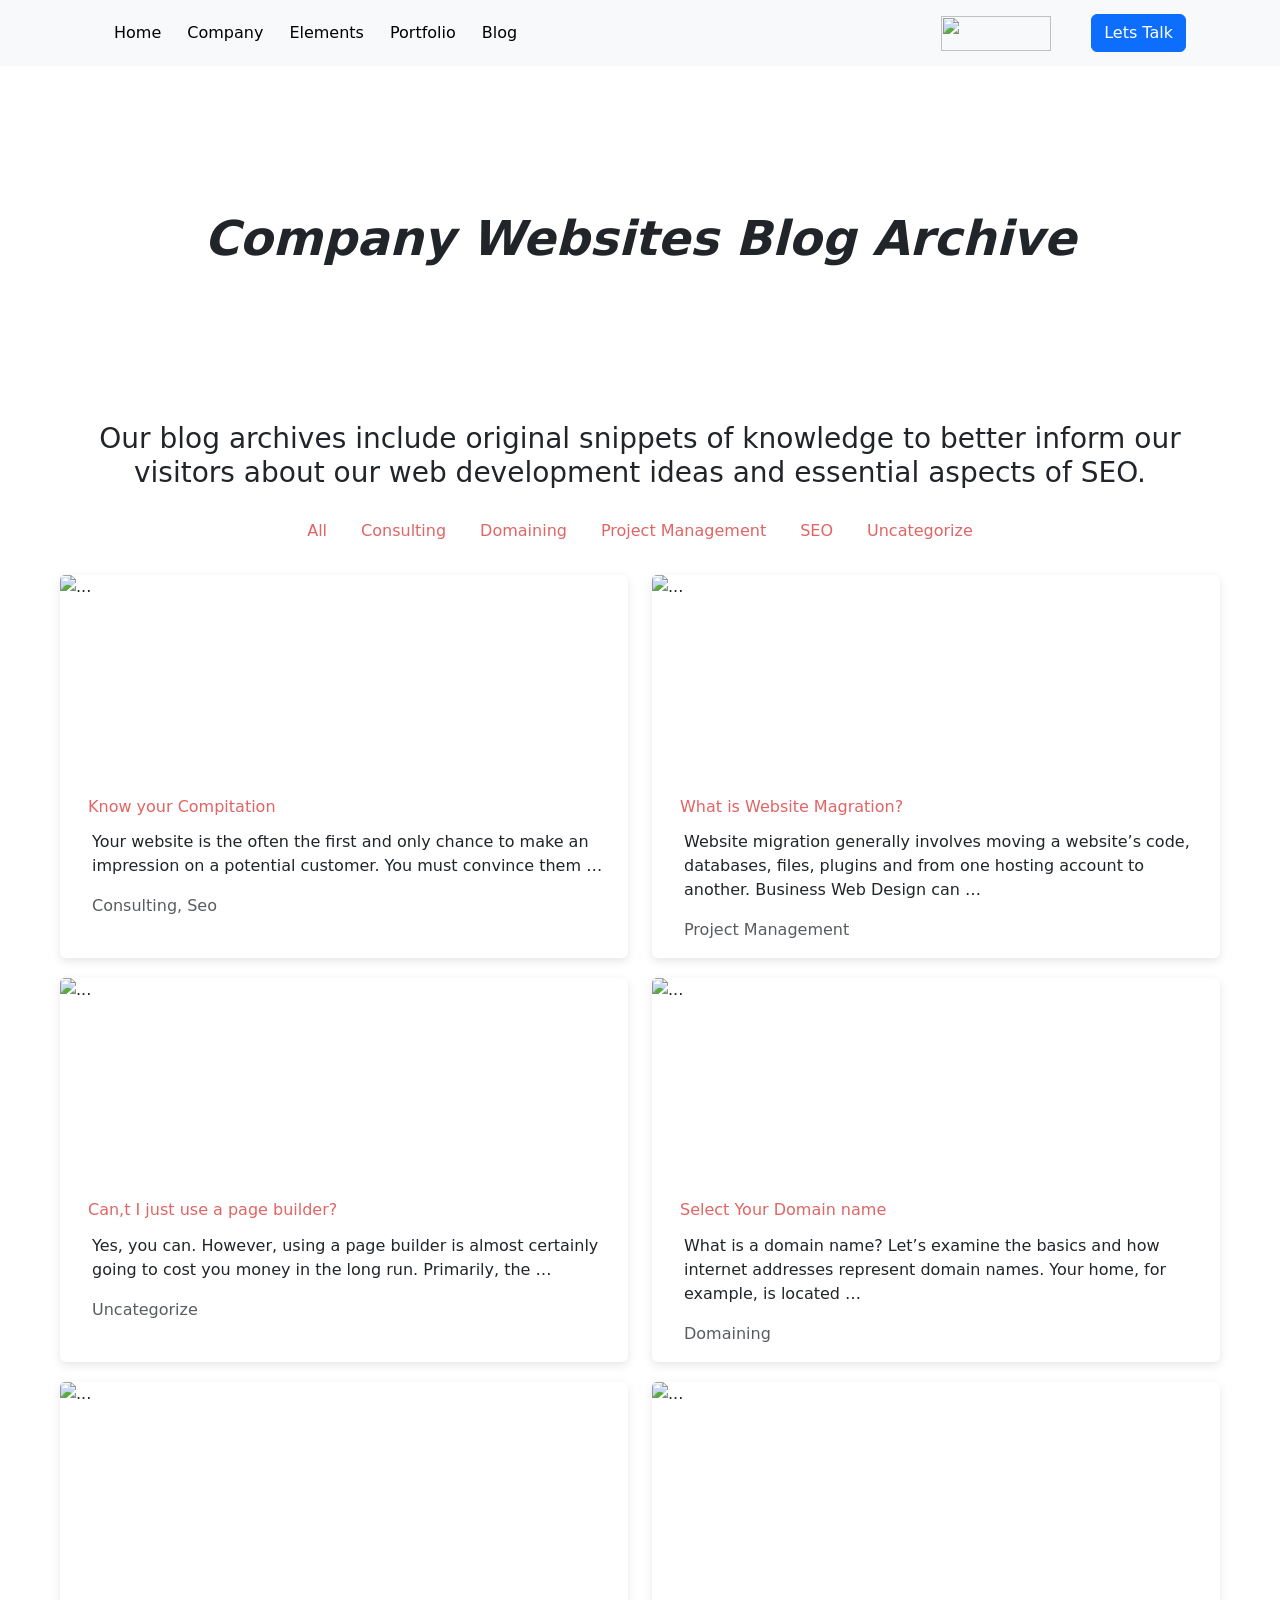
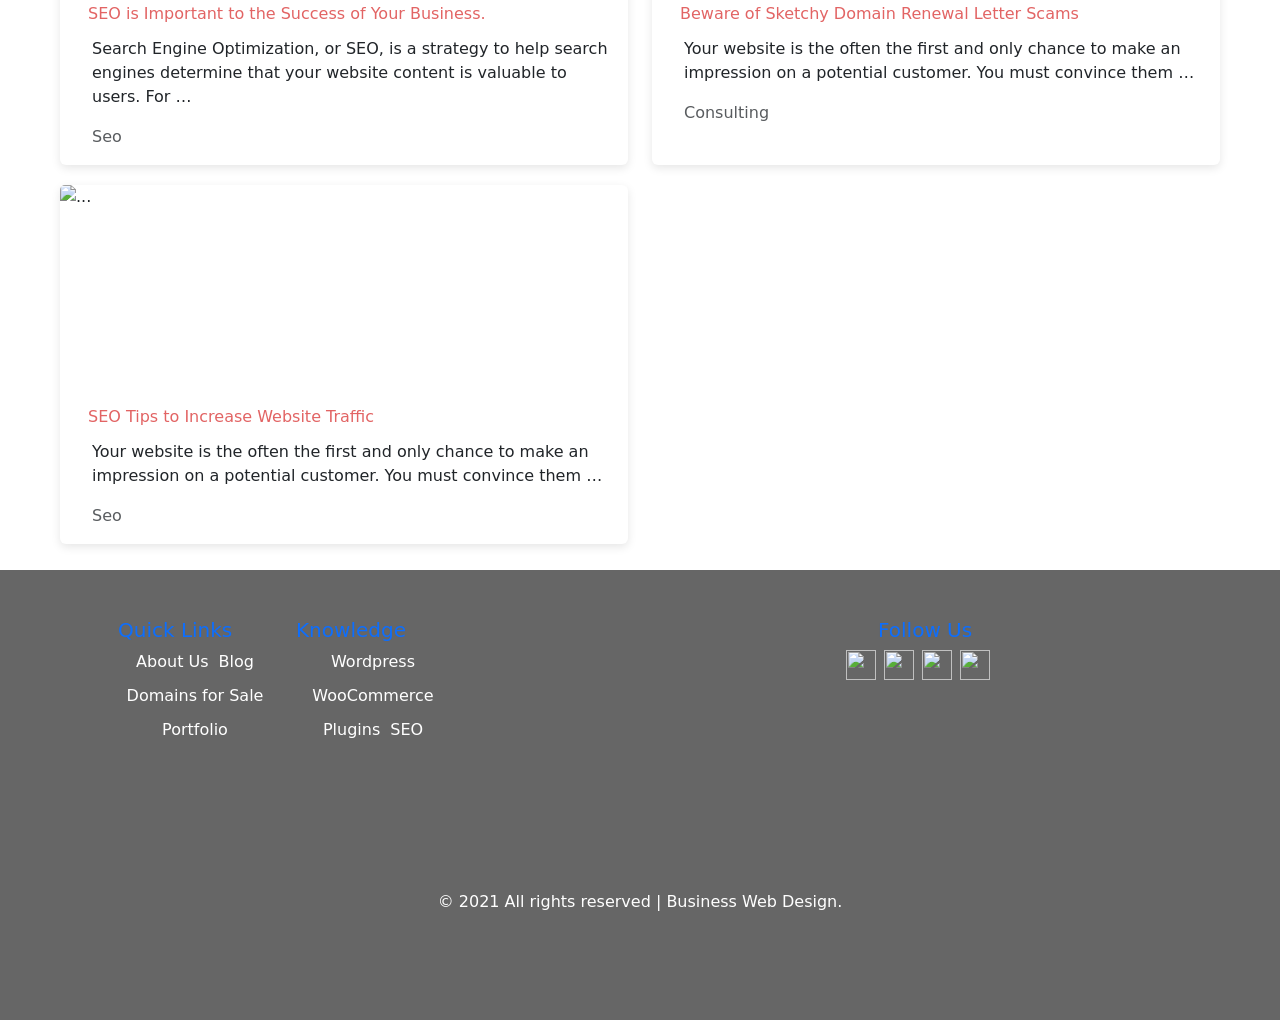
==== blog.html @ 850f9680 "Add files via upload" ====
<!DOCTYPE html>
<html lang="en">
<head>
    <meta charset="UTF-8">
    <meta name="viewport" content="width=device-width, initial-scale=1.0">
    <title>Blog</title>
    <link rel="stylesheet" href="https://cdn.jsdelivr.net/npm/bootstrap@5.3.8/dist/css/bootstrap.min.css">
    <link rel="stylesheet" href="blog.css">
</head>
<body>
    <div class="container-fluid">
        <div class="row">
          <nav class="navbar navbar-expand-lg bg-light fixed-top">
            <div class="container">
          
              <!-- Hamburger -->
              <button class="navbar-toggler" type="button" data-bs-toggle="collapse"
                data-bs-target="#navbarSupportedContent">
                <span class="navbar-toggler-icon"></span>
              </button>
          
              <!-- Menu -->
              <div class="collapse navbar-collapse" id="navbarSupportedContent">
          
                <ul class="navbar-nav me-auto mb-2 mb-lg-0 ms-lg-4">
                  <li class="nav-item"><a class="nav-link active" href="home.html">Home</a></li>
                  <li class="nav-item"><a class="nav-link active" href="company.html">Company</a></li>
                  <li class="nav-item"><a class="nav-link active" href="elements.html">Elements</a></li>
                  <li class="nav-item"><a class="nav-link active" href="portfolio.html">Portfolio</a></li>
                  <li class="nav-item"><a class="nav-link active" href="blog.html">Blog</a></li>
                </ul>
                </div>
                <div>
                    <!-- Logo -->
                    <a class="navbar-brand ms-auto ms-lg-3" href="#">
                        <img width="110" height="35"
                          src="https://companywebsites.com/wp-content/uploads/2021/10/Logo-1.png">
                      </a>
                  </div>
                <div>
                  <!-- Button -->
                   <a href="index.html">
                  <button class="btn btn-primary order-lg-4 ms-auto d-none d-lg-block">
                  Lets Talk
                  </button></a>      
              </div>
            </div>
          </nav>
        </div>
      </div>
        <!-- Header Section -->
        <header class="mt-5 pt-3">
            <section>
                <div class="container-fluid my-bg">
                    <div class="row">
                        <div class="col-12 text-center py-3">
                            <h1 class="display-5 "><i>Company Websites Blog Archive</i></h1>
                        </div>
                    </div>
                </div>
            </section>
        </header>
        <div class="container text-center pt-2 pb-3"><h3>Our blog archives include original snippets of knowledge to better inform our visitors about our web development ideas and essential aspects of SEO.</h3></div>
        <section class="blog-section">
          <div class="container text-center">
            <ul>
              <li><a href="#All">All</a></li>
              <li><a href="#Consulting">Consulting</a></li>
              <li><a href="#Domaining">Domaining</a></li>
              <li><a href="#Project">Project Management</a></li>
              <li><a href="#Seo">SEO</a></li>
              <li><a href="#Uncategorize">Uncategorize</a></li>
            </ul>
          </div>
          <div class="container-fluid py-3">
            <div class="row px-2 px-md-5" id="All">
              <!-- col-1 -->
              <div class="col-12 col-md-6" id="Consulting" id="Seo">
                <div class="card blog-box w-100" >
                  <img src="https://i0.wp.com/companywebsites.com/wp-content/uploads/2022/08/pexels-julia-larson-6456266.jpg?w=640&ssl=1" class="card-img-top" alt="...">
                  <div class="card-body">
                    <h6 class="card-title"><a href="https://companywebsites.com/know-your-competition/">Know your Compitation</a></h6>
                    <p class="card-text ps-3">Your website is the often the first and only chance to make an impression on a potential customer. You must convince them …</p>
                    <p class="card-text ps-3 text-muted">Consulting, Seo</p>
                  </div>
                </div>
              </div>
              <!-- col-2 -->
              <div class="col-12 col-md-6" id="Project">
                <div class="card blog-box w-100">
                  <img src="https://i0.wp.com/companywebsites.com/wp-content/uploads/2021/11/pexels-tranmautritam-245032-1.jpg?w=640&ssl=1" class="card-img-top" alt="...">
                  <div class="card-body">
                    <h6 class="card-title"><a href="https://companywebsites.com/website-migration/">What is Website Magration?</a></h6>
                    <p class="card-text ps-3">Website migration generally involves moving a website’s code, databases, files, plugins and from one hosting account to another. Business Web Design can …</p>
                    <p class="card-text ps-3 text-muted">Project Management</p>
                  </div>
                </div>
              </div>
              <!-- col-3 -->
              <div class="col-12 col-md-6" id="Uncategorize">
                <div class="card blog-box w-100">
                  <img src="https://i0.wp.com/companywebsites.com/wp-content/uploads/2021/11/website-g0eb64acb8_640.png?w=640&ssl=1" class="card-img-top" alt="...">
                  <div class="card-body">
                    <h6 class="card-title"><a href="https://companywebsites.com/web-builders/">Can,t I just use a page builder?</a></h6>
                    <p class="card-text ps-3">Yes, you can. However, using a page builder is almost certainly going to cost you money in the long run. Primarily, the …</p>
                    <p class="card-text ps-3 text-muted">Uncategorize</p>
                  </div>
                </div>
              </div>
              <!-- col-4 -->
              <div class="col-12 col-md-6" id="Domaining">
                <div class="card blog-box w-100">
                  <img src="https://i0.wp.com/companywebsites.com/wp-content/uploads/2021/11/domain-g889568b6a_640.jpg?w=640&ssl=1" class="card-img-top" alt="...">
                  <div class="card-body">
                    <h6 class="card-title"><a href="https://companywebsites.com/selecting-a-domain-name/">Select Your Domain name</a></h6>
                    <p class="card-text ps-3">What is a domain name? Let’s examine the basics and how internet addresses represent domain names. Your home, for example, is located …</p>
                    <p class="card-text ps-3 text-muted">Domaining</p>
                  </div>
                </div>
              </div>
              <!-- col-5 -->
              <div class="col-12 col-md-6" id="Seo">
                <div class="card blog-box w-100">
                  <img src="https://i0.wp.com/companywebsites.com/wp-content/uploads/2021/10/seo-gcf0844aa3_640.jpg?w=640&ssl=1" class="card-img-top" alt="...">
                  <div class="card-body">
                    <h6 class="card-title"><a href="https://companywebsites.com/seo-value/">SEO is Important to the Success of Your Business.</a></h6>
                    <p class="card-text ps-3">Search Engine Optimization, or SEO, is a strategy to help search engines determine that your website content is valuable to users. For …</p>
                    <p class="card-text ps-3 text-muted">Seo</p>
                  </div>
                </div>
              </div>
              <!-- col-6 -->
              <div class="col-12 col-md-6" id="Consulting">
                <div class="card blog-box w-100">
                  <img src="https://i0.wp.com/companywebsites.com/wp-content/uploads/2021/10/traffic-signs-g973eb111a_640.jpg?w=640&ssl=1" class="card-img-top" alt="...">
                  <div class="card-body">
                    <h6 class="card-title"><a href="https://companywebsites.com/domain-slamming/">Beware of Sketchy Domain Renewal Letter Scams</a></h6>
                    <p class="card-text ps-3">Your website is the often the first and only chance to make an impression on a potential customer. You must convince them …</p>
                    <p class="card-text ps-3 text-muted">Consulting</p>
                  </div>
                </div>
              </div>
              <!-- col-7 -->
              <div class="col-12 col-md-6">
                <div class="card blog-box w-100">
                  <img src="https://i0.wp.com/companywebsites.com/wp-content/uploads/2021/02/seo-g873b409fb_640.jpg?w=640&ssl=1" class="card-img-top" alt="...">
                  <div class="card-body">
                    <h6 class="card-title"><a href="https://companywebsites.com/seo-tips-to-increase-website-traffic/">SEO Tips to Increase Website Traffic</a></h6>
                    <p class="card-text ps-3">Your website is the often the first and only chance to make an impression on a potential customer. You must convince them …</p>
                    <p class="card-text ps-3 text-muted">Seo</p>
                  </div>
                </div>
              </div>
            </div>
          </div>
        </section>
        
        <footer>
            <section>
              <div class="container p-5">
                <div class="row">
                  
                  <!-- First Column - Quick Links -->
                  <div class="col-lg-2 text-white">
                    <h5 class="text-primary">Quick Links</h5>
                    <ul class="list-unstyled">
                      <li>About Us</li>
                      <li>Blog</li>
                      <li>Domains for Sale</li>
                      <li>Portfolio</li>
                    </ul>
                  </div>
                  
                  <!-- Second Column - Knowledge -->
                  <div class="col-lg-2 text-white">
                    <h5 class="text-primary">Knowledge</h5>
                    <ul class="list-unstyled">
                      <li>Wordpress</li>
                      <li>WooCommerce</li>
                      <li>Plugins</li>
                      <li>SEO</li>
                    </ul>
                  </div>
          
                  <!--Empty Dives-->
                  <div class="col-2"></div>
                  <div class="col-2"></div>
          
                  
                  <!-- Third Column - Follow Us -->
                  <div class="col-lg-2 text-primary">
                    <h5 class="ps-5">Follow Us</h5>
                    <div class="d-flex gap-2 ps-3">
                      <img src="https://img.icons8.com/?size=80&id=z657ovoGgS2o&format=png" class="w" alt="">
                      <img src="https://img.icons8.com/?size=48&id=Xy10Jcu1L2Su&format=png" class="w" alt="">
                     <img src="https://img.icons8.com/?size=50&id=phOKFKYpe00C&format=png" class="w" alt="">
                    <img src="https://img.icons8.com/?size=48&id=13930&format=png" class="w" alt=""></div>
                    </div>
                </div>
              </div>
          
              <div class="text-whit">© 2021 All rights reserved | Business Web Design.</div>
            </section>
          </footer>
            <script src="https://cdn.jsdelivr.net/npm/bootstrap@5.3.8/dist/js/bootstrap.bundle.min.js"></script>
          
</body>
</html>
---- blog.css ----
/* ===== GLOBAL ===== */
body{
  margin: 0;
  padding: 0;
  overflow-x: hidden;   /* overflow fix */
}

/* ===== NAVBAR ===== */
.navbar{
min-height: 60px;
}

.nav-link:hover{
color: #007bff !important;
}

/* ===== HEADER ===== */
header{
margin: 0;
padding: 0;
}

.my-bg {
background-image: url("https://i0.wp.com/companywebsites.com/wp-content/uploads/2021/11/newspaper-g6c4c029e2_1920.jpg?fit=1920%2C1280&ssl=1");
background-size: cover;
background-repeat: no-repeat;
background-position: center;
min-height: 350px;
display: flex;
align-items: center;
justify-content: center;
text-align: center;
}

/* heading fix */
.display-5{
font-weight: bold;
padding: 0;              /* remove fixed padding */
margin: 0;
}

/* ===== CATEGORY MENU ===== */
ul{
display: flex;
flex-wrap: wrap;         /* mobile wrap */
justify-content: center;
gap: 10px;
padding: 0;
margin: 0;
}

li{
list-style: none;
}

a{
text-decoration: none;
color: rgb(226, 100, 100);
padding: 6px 12px;
display: inline-block;
}

/* ===== BLOG SECTION ===== */
.col-md-6{
margin: 10px 0;
}

.blog-box{
box-shadow: 0 3px 10px rgba(0,0,0,0.1);
height: 100%;
border: none;
}

/* card width fix */
.blog-box{
width: 100% !important;
}

.blog-box .card-img-top{
width: 100%;
height: 200px;
object-fit: cover;
}

/* ===== FOOTER ===== */
footer {
background: 
  linear-gradient(rgba(0,0,0,.6), rgba(0,0,0,.6)),
  url("https://i0.wp.com/companywebsites.com/wp-content/uploads/2021/10/boat-gf75d521e7_1920.jpg?fit=1920%2C1280&ssl=1");
background-size: cover;
background-position: center;
background-repeat: no-repeat;
min-height: 450px;
color: #fff;
}

.text-whit{
margin-top: 100px;
text-align: center;
}

/* icons */
.w{
height: 30px;
width: 30px;
}

/* ===== RESPONSIVE ===== */
@media (max-width: 768px){

.my-bg{
  min-height: 200px;
}

.display-5{
  font-size: 22px;
}

a{
  padding: 5px 10px;
  font-size: 14px;
}
}
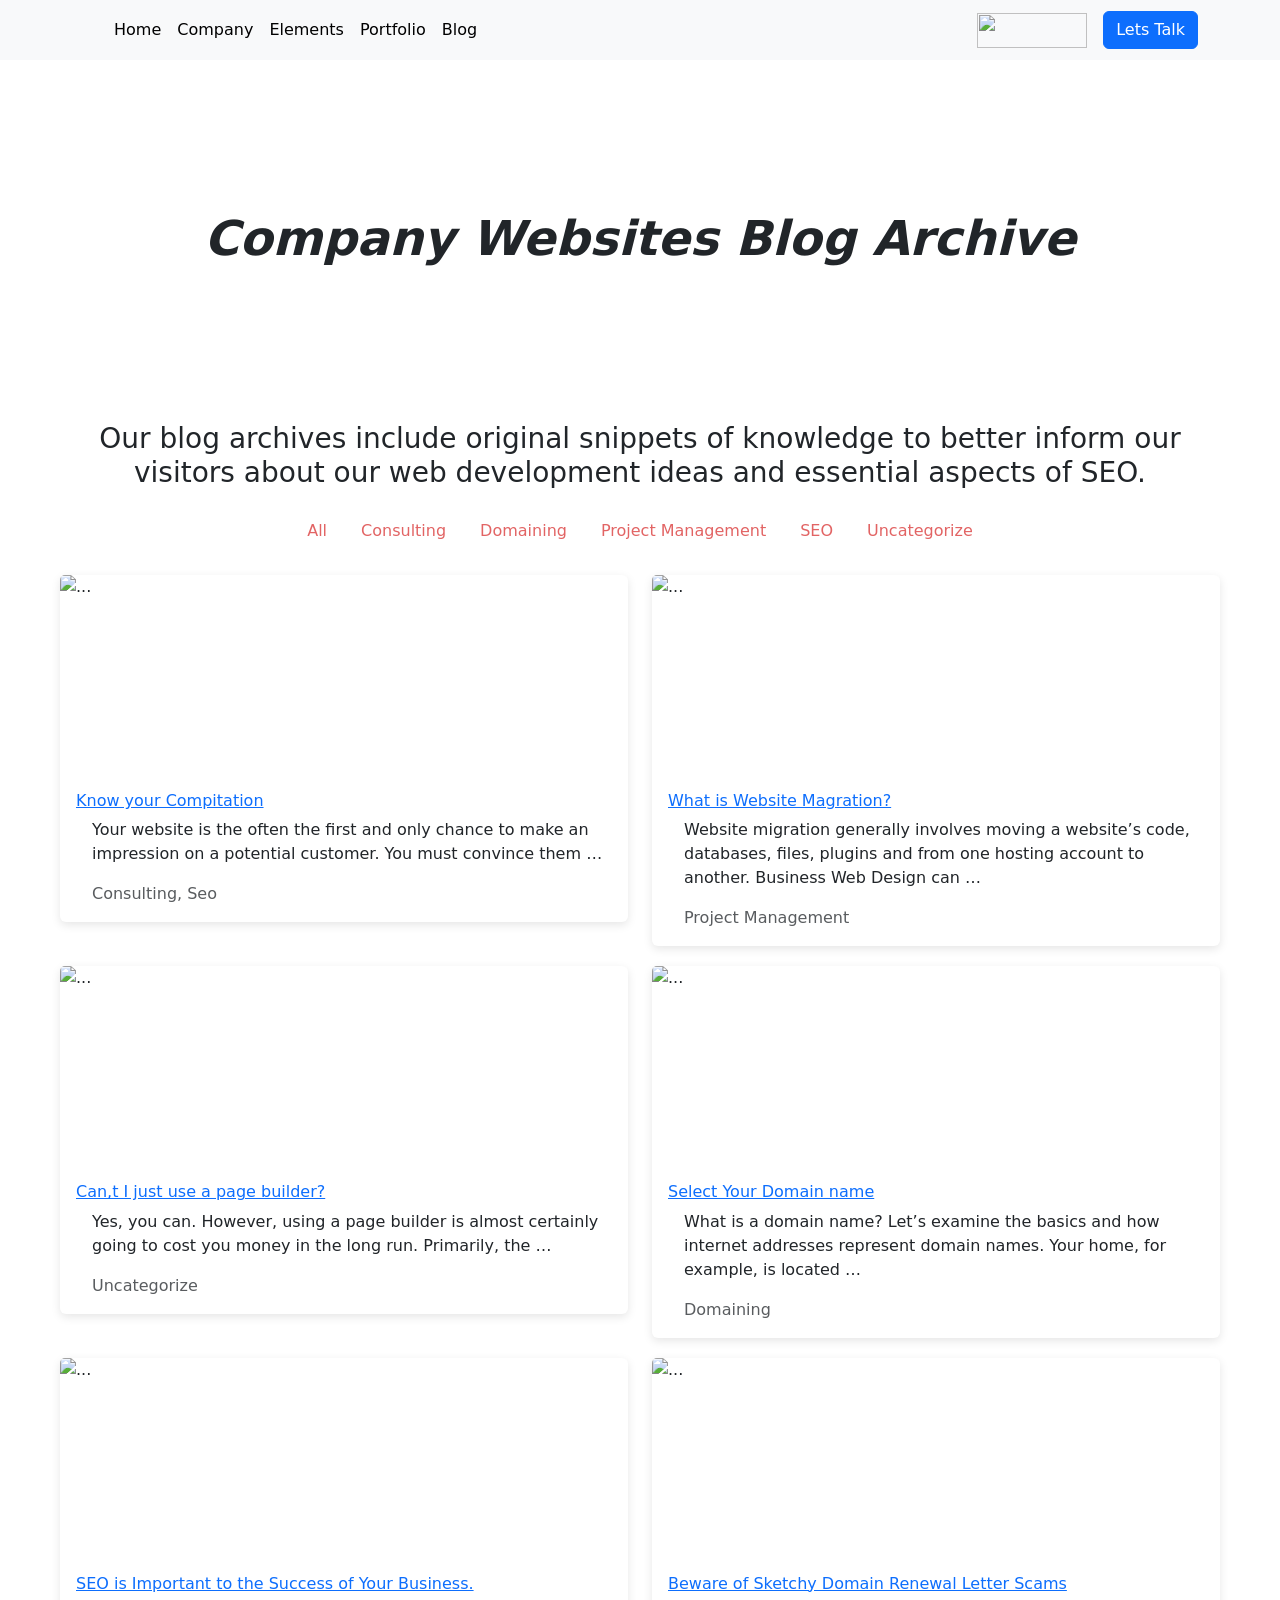
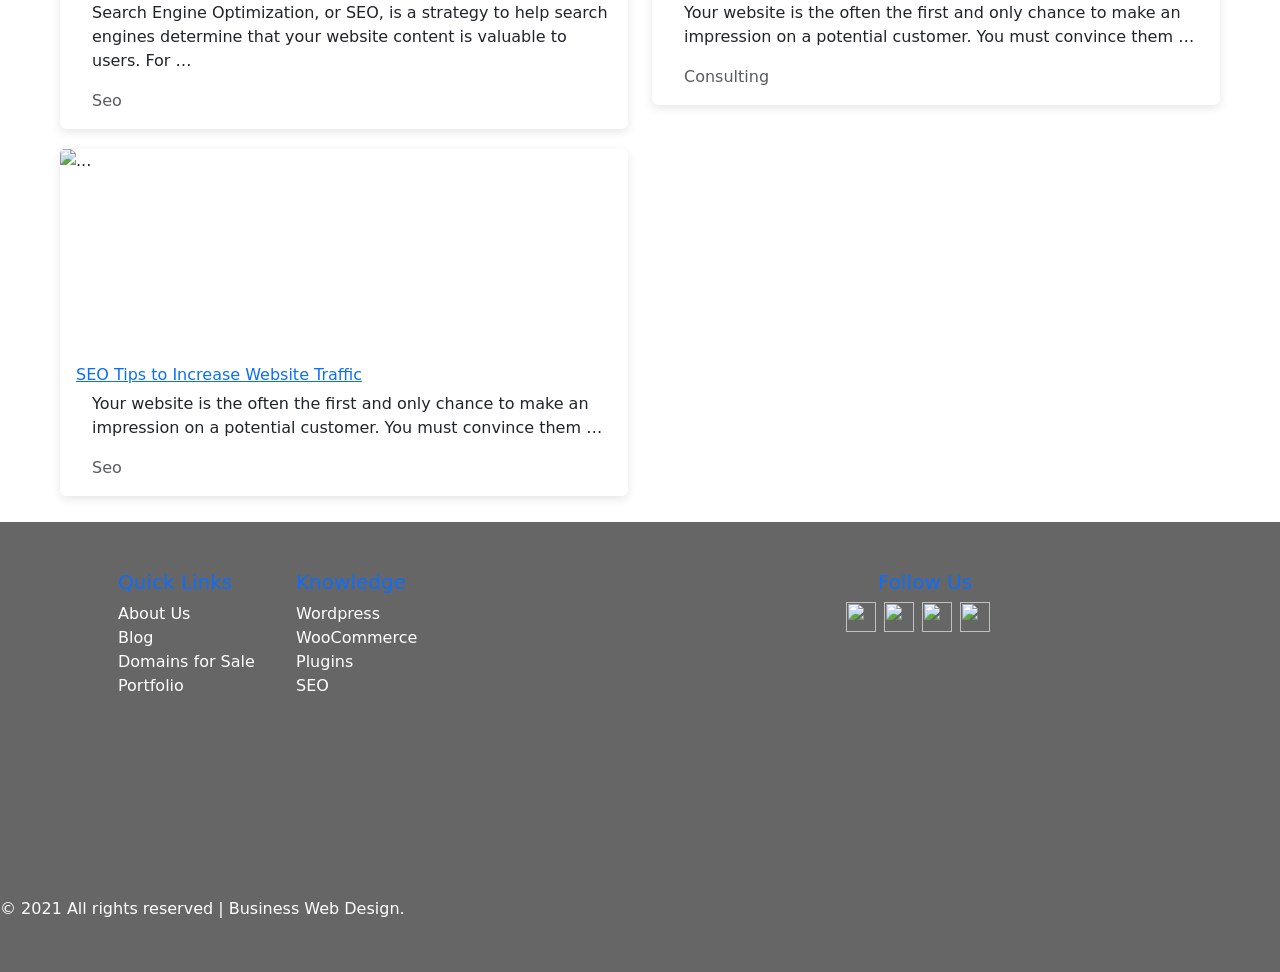
==== commit 161034a8: "Add files via upload" ====
--- a/blog.html
+++ b/blog.html
@@ -63,13 +63,13 @@
         <div class="container text-center pt-2 pb-3"><h3>Our blog archives include original snippets of knowledge to better inform our visitors about our web development ideas and essential aspects of SEO.</h3></div>
         <section class="blog-section">
           <div class="container text-center">
-            <ul>
-              <li><a href="#All">All</a></li>
-              <li><a href="#Consulting">Consulting</a></li>
-              <li><a href="#Domaining">Domaining</a></li>
-              <li><a href="#Project">Project Management</a></li>
-              <li><a href="#Seo">SEO</a></li>
-              <li><a href="#Uncategorize">Uncategorize</a></li>
+            <ul class="Ul">
+              <li class="li"><a class="a" href="#All">All</a></li>
+              <li class="li"><a class="a" href="#Consulting">Consulting</a></li>
+              <li class="li"><a class="a" href="#Domaining">Domaining</a></li>
+              <li class="li"><a class="a" href="#Project">Project Management</a></li>
+              <li class="li"><a class="a" href="#Seo">SEO</a></li>
+              <li class="li"><a class="a" href="#Uncategorize">Uncategorize</a></li>
             </ul>
           </div>
           <div class="container-fluid py-3">
@@ -156,52 +156,51 @@
         </section>
         
         <footer>
-            <section>
-              <div class="container p-5">
-                <div class="row">
-                  
-                  <!-- First Column - Quick Links -->
-                  <div class="col-lg-2 text-white">
-                    <h5 class="text-primary">Quick Links</h5>
-                    <ul class="list-unstyled">
-                      <li>About Us</li>
-                      <li>Blog</li>
-                      <li>Domains for Sale</li>
-                      <li>Portfolio</li>
-                    </ul>
-                  </div>
-                  
-                  <!-- Second Column - Knowledge -->
-                  <div class="col-lg-2 text-white">
-                    <h5 class="text-primary">Knowledge</h5>
-                    <ul class="list-unstyled">
-                      <li>Wordpress</li>
-                      <li>WooCommerce</li>
-                      <li>Plugins</li>
-                      <li>SEO</li>
-                    </ul>
-                  </div>
-          
-                  <!--Empty Dives-->
-                  <div class="col-2"></div>
-                  <div class="col-2"></div>
-          
-                  
-                  <!-- Third Column - Follow Us -->
-                  <div class="col-lg-2 text-primary">
-                    <h5 class="ps-5">Follow Us</h5>
-                    <div class="d-flex gap-2 ps-3">
-                      <img src="https://img.icons8.com/?size=80&id=z657ovoGgS2o&format=png" class="w" alt="">
-                      <img src="https://img.icons8.com/?size=48&id=Xy10Jcu1L2Su&format=png" class="w" alt="">
-                     <img src="https://img.icons8.com/?size=50&id=phOKFKYpe00C&format=png" class="w" alt="">
-                    <img src="https://img.icons8.com/?size=48&id=13930&format=png" class="w" alt=""></div>
-                    </div>
-                </div>
-              </div>
-          
-              <div class="text-whit">© 2021 All rights reserved | Business Web Design.</div>
-            </section>
-          </footer>
+          <section>
+            <div class="container p-5">
+              <div class="row">
+                
+                <!-- First Column - Quick Links -->
+                <div class="col-lg-2 text-white">
+                  <h5 class="text-primary">Quick Links</h5>
+                  <ul class="list-unstyled">
+                    <li>About Us</li>
+                    <li>Blog</li>
+                    <li>Domains for Sale</li>
+                    <li>Portfolio</li>
+                  </ul>
+                </div>
+                
+                <!-- Second Column - Knowledge -->
+                <div class="col-lg-2 text-white">
+                  <h5 class="text-primary">Knowledge</h5>
+                  <ul class="list-unstyled">
+                    <li>Wordpress</li>
+                    <li>WooCommerce</li>
+                    <li>Plugins</li>
+                    <li>SEO</li>
+                  </ul>
+                </div>
+        
+                <!--Empty Dives-->
+                <div class="col-2"></div>
+                <div class="col-2"></div>
+        
+                
+                <!-- Third Column - Follow Us -->
+                <div class="col-lg-2 text-primary">
+                  <h5 class="ps-5">Follow Us</h5>
+                  <div class="d-flex gap-2 ps-3">
+                    <img src="https://img.icons8.com/?size=80&id=z657ovoGgS2o&format=png" class="w" alt="">
+                    <img src="https://img.icons8.com/?size=48&id=Xy10Jcu1L2Su&format=png" class="w" alt="">
+                   <img src="https://img.icons8.com/?size=50&id=phOKFKYpe00C&format=png" class="w" alt="">
+                  <img src="https://img.icons8.com/?size=48&id=13930&format=png" class="w" alt=""></div>
+                  </div>
+              </div>
+            </div>
+            <div class="text-whit">© 2021 All rights reserved | Business Web Design.</div>
+          </section>
+        </footer>
             <script src="https://cdn.jsdelivr.net/npm/bootstrap@5.3.8/dist/js/bootstrap.bundle.min.js"></script>
           
 </body>
--- a/blog.css
+++ b/blog.css
@@ -1,11 +1,8 @@
-/* ===== GLOBAL ===== */
 body{
   margin: 0;
   padding: 0;
-  overflow-x: hidden;   /* overflow fix */
 }
 
-/* ===== NAVBAR ===== */
 .navbar{
 min-height: 60px;
 }
@@ -14,7 +11,6 @@
 color: #007bff !important;
 }
 
-/* ===== HEADER ===== */
 header{
 margin: 0;
 padding: 0;
@@ -32,42 +28,38 @@
 text-align: center;
 }
 
-/* heading fix */
 .display-5{
 font-weight: bold;
-padding: 0;              /* remove fixed padding */
+padding: 0;
 margin: 0;
 }
 
-/* ===== CATEGORY MENU ===== */
-ul{
+.Ul{
 display: flex;
-flex-wrap: wrap;         /* mobile wrap */
+flex-wrap: wrap;     
 justify-content: center;
 gap: 10px;
 padding: 0;
 margin: 0;
 }
 
-li{
+.li{
 list-style: none;
 }
 
-a{
+.a{
 text-decoration: none;
 color: rgb(226, 100, 100);
 padding: 6px 12px;
 display: inline-block;
 }
 
-/* ===== BLOG SECTION ===== */
 .col-md-6{
 margin: 10px 0;
 }
 
 .blog-box{
 box-shadow: 0 3px 10px rgba(0,0,0,0.1);
-height: 100%;
 border: none;
 }
 
@@ -82,42 +74,28 @@
 object-fit: cover;
 }
 
-/* ===== FOOTER ===== */
+/* footer */
 footer {
-background: 
-  linear-gradient(rgba(0,0,0,.6), rgba(0,0,0,.6)),
-  url("https://i0.wp.com/companywebsites.com/wp-content/uploads/2021/10/boat-gf75d521e7_1920.jpg?fit=1920%2C1280&ssl=1");
-background-size: cover;
-background-position: center;
-background-repeat: no-repeat;
-min-height: 450px;
-color: #fff;
+  background: 
+    linear-gradient(rgba(0,0,0,.6), rgba(0,0,0,.6)),
+    url("https://i0.wp.com/companywebsites.com/wp-content/uploads/2021/10/boat-gf75d521e7_1920.jpg?fit=1920%2C1280&ssl=1");
+  background-size: cover;
+  background-position: center;
+  background-repeat: no-repeat;
+  min-height: 450px;
+  color: #fff;
 }
+.text-whit{
+  margin-top: 135px;
+}
+.img{ height: 70px; width: 70px;
+  position: fixed; right:15px; top: calc(100% - 130px); border: #fff solid 4px; border-radius: 50%;}
+  .padding{
+    margin-top: 100px;
+    padding-top: 50px;
 
-.text-whit{
-margin-top: 100px;
-text-align: center;
 }
-
-/* icons */
 .w{
-height: 30px;
-width: 30px;
+  height: 30px;
+  width: 30px;
 }
-
-/* ===== RESPONSIVE ===== */
-@media (max-width: 768px){
-
-.my-bg{
-  min-height: 200px;
-}
-
-.display-5{
-  font-size: 22px;
-}
-
-a{
-  padding: 5px 10px;
-  font-size: 14px;
-}
-}
